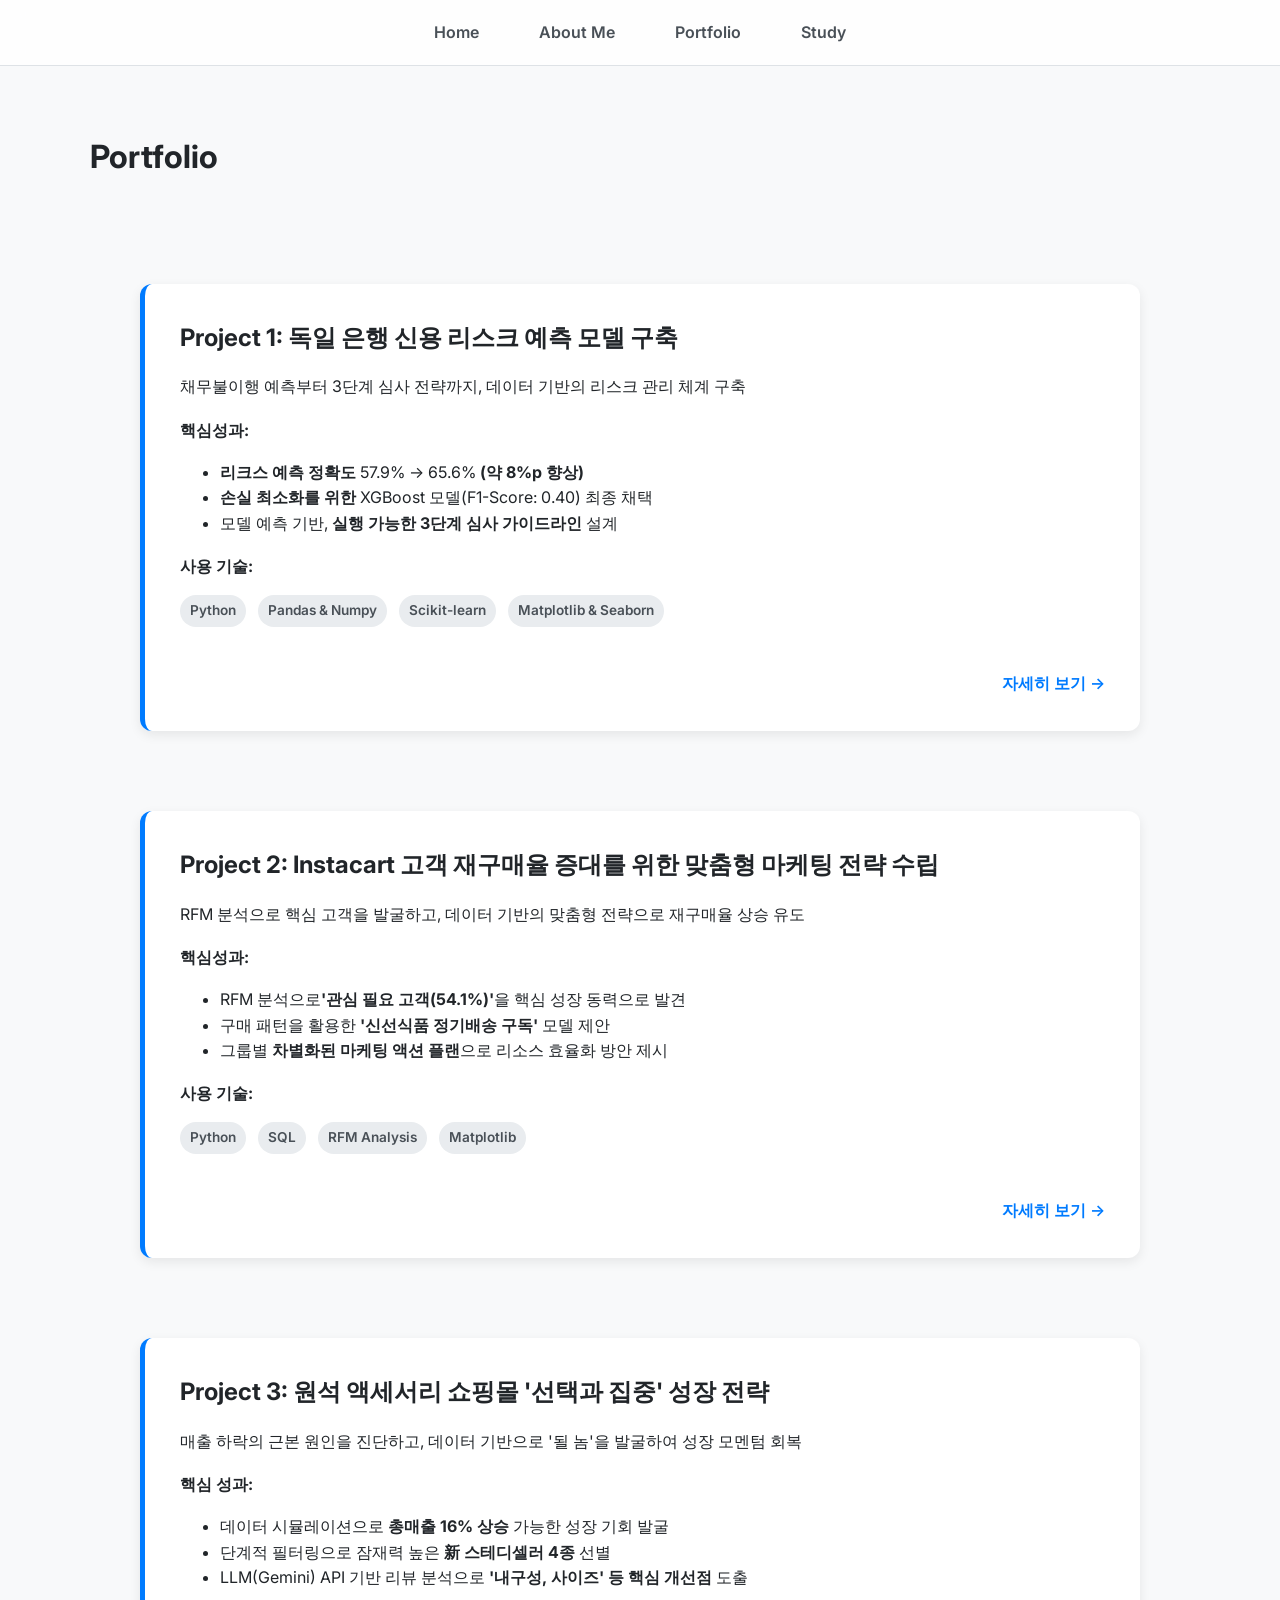
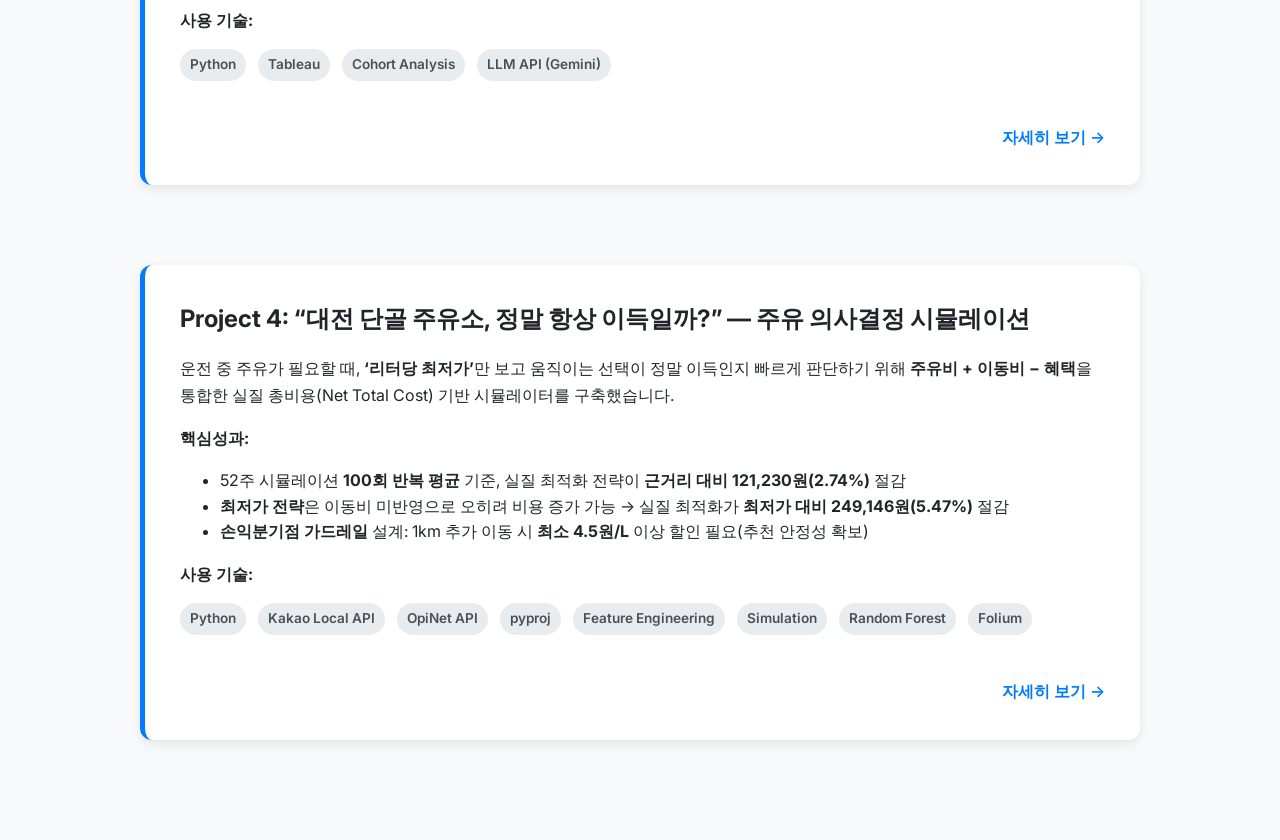
==== portfolio.html @ c50082bd "Update portfolio.html" ====
<!DOCTYPE html>
<html lang="ko">
<head>
    <meta charset="UTF-8">
    <meta name="viewport" content="width=device-width, initial-scale=1.0">
    <title>Borim's Portfolio</title>
    <link rel="stylesheet" href="style.css">
</head>
<body>

    <header>
        <nav>
            <div class="hamburger-menu">
                <div class="line"></div>
                <div class="line"></div>
                <div class="line"></div>
            </div>
            <ul>
                <li><a href="index.html">Home</a></li>
                <li><a href="index.html#about">About Me</a></li>
                <li><a href="portfolio.html">Portfolio</a></li>
                <li><a href="study.html">Study</a></li>
            </ul>
        </nav>
    </header>

    <main>
        <div class="content-container">
            <h1>Portfolio</h1>
            <div class="portfolio-grid">
                <!-- 프로젝트 1 -->
                <a href="project-a.html" class="portfolio-item-link">
                    <div class="portfolio-item">
                        <h2>Project 1: 독일 은행 신용 리스크 예측 모델 구축</h2>
                        <p>채무불이행 예측부터 3단계 심사 전략까지, 데이터 기반의 리스크 관리 체계 구축</p>
                        <p><strong>핵심성과:</strong></p>
                        <ul>
                            <li><strong>리크스 예측 정확도</strong> 57.9% → 65.6% <strong>(약 8%p 향상)</strong></li>
                            <li><strong>손실 최소화를 위한</strong>  XGBoost 모델(F1-Score: 0.40) 최종 채택</li>
                            <li>모델 예측 기반, <strong>실행 가능한 3단계 심사 가이드라인</strong> 설계</li>
                        </ul>
                            <p><strong>사용 기술:</strong></p>
                        <div class="tech-tags">
                            <span class="tech-tag">Python</span>
                            <span class="tech-tag">Pandas & Numpy</span>
                            <span class="tech-tag">Scikit-learn</span>
                            <span class="tech-tag">Matplotlib & Seaborn</span>
                        </div>
                        <div class="read-more-link">
                            <a href="project-a.html">자세히 보기 →</a>
                        </div>
                    </div>
                </a>

                <!-- 프로젝트 2 -->
                <a href="project-b.html" class="portfolio-item-link" id="instacart">
                    <div class="portfolio-item">
                        <h2>Project 2: Instacart 고객 재구매율 증대를 위한 맞춤형 마케팅 전략 수립</h2>
                        <p>RFM 분석으로 핵심 고객을 발굴하고, 데이터 기반의 맞춤형 전략으로 재구매율 상승 유도</p>
                        <p><strong>핵심성과:</strong></p>
                        <ul>
                            <li>RFM 분석으로<strong>'관심 필요 고객(54.1%)'</strong>을 핵심 성장 동력으로 발견</li>
                            <li>구매 패턴을 활용한 <strong>'신선식품 정기배송 구독'</strong> 모델 제안</li>
                            <li>그룹별 <strong>차별화된 마케팅 액션 플랜</strong>으로 리소스 효율화 방안 제시</li>
                        </ul>
                        <p><strong>사용 기술:</strong></p>
                        <div class="tech-tags">
                            <span class="tech-tag">Python</span>
                            <span class="tech-tag">SQL</span>
                            <span class="tech-tag">RFM Analysis</span>
                            <span class="tech-tag">Matplotlib</span>
                        </div>
                        <div class="read-more-link">
                            <a href="project-b.html">자세히 보기 →</a>
                        </div>
                    </div>
                </a>

                <!-- 프로젝트 3 -->
                <a href="project-c.html" class="portfolio-item-link" id="jewelry">
                    <div class="portfolio-item">
                        <h2>Project 3: 원석 액세서리 쇼핑몰 '선택과 집중' 성장 전략</h2>
                        <p>매출 하락의 근본 원인을 진단하고, 데이터 기반으로 '될 놈'을 발굴하여 성장 모멘텀 회복</p>
                        <p><strong>핵심 성과:</strong></p>
                        <ul>
                            <li>데이터 시뮬레이션으로 <strong>총매출 16% 상승</strong> 가능한 성장 기회 발굴</li>
                            <li>단계적 필터링으로 잠재력 높은 <strong>新 스테디셀러 4종</strong> 선별</li>
                            <li>LLM(Gemini) API 기반 리뷰 분석으로 <strong>'내구성, 사이즈' 등 핵심 개선점</strong> 도출</li>
                        </ul>
                        <p><strong>사용 기술:</strong></p>
                        <div class="tech-tags">
                            <span class="tech-tag">Python</span>
                            <span class="tech-tag">Tableau</span>
                            <span class="tech-tag">Cohort Analysis</span>
                            <span class="tech-tag">LLM API (Gemini)</span>
                        </div>
                        <div class="read-more-link">
                            <a href="project-c.html">자세히 보기 →</a>
                        </div>
                    </div>
                </a>

                <!-- 프로젝트 4 -->
                <a href="project-d.html" class="portfolio-item-link" id="gas_station">
                <div class="portfolio-item">
                    <h2>Project 4: “대전 단골 주유소, 정말 항상 이득일까?” — 주유 의사결정 시뮬레이션</h2>

                    <p>
                    운전 중 주유가 필요할 때, <strong>‘리터당 최저가’</strong>만 보고 움직이는 선택이 정말 이득인지 빠르게 판단하기 위해
                    <strong>주유비 + 이동비 − 혜택</strong>을 통합한 실질 총비용(Net Total Cost) 기반 시뮬레이터를 구축했습니다.
                    </p>

                    <p><strong>핵심성과:</strong></p>
                    <ul>
                    <li>52주 시뮬레이션 <strong>100회 반복 평균</strong> 기준, 실질 최적화 전략이 <strong>근거리 대비 121,230원(2.74%)</strong> 절감</li>
                    <li><strong>최저가 전략</strong>은 이동비 미반영으로 오히려 비용 증가 가능 → 실질 최적화가 <strong>최저가 대비 249,146원(5.47%)</strong> 절감</li>
                    <li><strong>손익분기점 가드레일</strong> 설계: 1km 추가 이동 시 <strong>최소 4.5원/L</strong> 이상 할인 필요(추천 안정성 확보)</li>
                    </ul>

                    <p><strong>사용 기술:</strong></p>
                    <div class="tech-tags">
                    <span class="tech-tag">Python</span>
                    <span class="tech-tag">Kakao Local API</span>
                    <span class="tech-tag">OpiNet API</span>
                    <span class="tech-tag">pyproj</span>
                    <span class="tech-tag">Feature Engineering</span>
                    <span class="tech-tag">Simulation</span>
                    <span class="tech-tag">Random Forest</span>
                    <span class="tech-tag">Folium</span>
                    </div>

                    <div class="read-more-link">
                    <a href="project-d.html">자세히 보기 →</a>
                    </div>
                </div>
                </a>
            </div>
        </div>
    </main>

    <script>
        document.querySelector('.hamburger-menu').addEventListener('click', () => {
            document.querySelector('nav ul').classList.toggle('active');
        });
    </script>

</body>
</html>
---- style.css ----
@import url('https://fonts.googleapis.com/css2?family=Inter:wght@400;600;700&display=swap');

:root {
    --main-bg-color: #F8F9FA;
    --card-bg-color: #FFFFFF;
    --primary-text-color: #212529;
    --secondary-text-color: #495057;
    --accent-color: #007BFF;
    --accent-color-hover: #0056b3;
    --light-border-color: #DEE2E6;
    --card-shadow: 0 4px 12px rgba(0, 0, 0, 0.08);
}

html {
    scroll-behavior: smooth;
}

body {
    margin: 0;
    font-family: 'Inter', sans-serif;
    background-color: var(--main-bg-color);
    color: var(--primary-text-color);
    line-height: 1.6;
}

/* --- Header & Navigation --- */
header {
    position: fixed;
    top: 0;
    left: 0;
    width: 100%;
    background-color: rgba(255, 255, 255, 0.8);
    backdrop-filter: blur(12px);
    border-bottom: 1px solid var(--light-border-color);
    z-index: 1000;
    display: flex;
    justify-content: center;
    align-items: center;
    height: 65px;
    transition: box-shadow 0.3s ease;
}

nav {
    max-width: 1100px;
    margin: 0 auto;
    display: flex;
    justify-content: center;
    align-items: center;
    height: 100%;
}

nav ul {
    list-style: none;
    margin: 0;
    padding: 0;
    display: flex;
}

nav li {
    margin: 0 25px;
}

nav a {
    text-decoration: none;
    color: var(--secondary-text-color);
    font-size: 16px;
    font-weight: 600;
    padding: 22px 5px;
    position: relative;
    transition: color 0.3s ease;
}

nav a:hover {
    color: var(--accent-color);
}

nav a::after {
    content: '';
    position: absolute;
    width: 0%;
    height: 2px;
    background-color: var(--accent-color);
    bottom: 18px;
    left: 50%;
    transform: translateX(-50%);
    transition: width 0.4s cubic-bezier(0.25, 0.8, 0.25, 1);
}

nav a:hover::after {
    width: 100%;
}

.hamburger-menu {
    display: none; /* Hidden by default */
    cursor: pointer;
    padding: 15px;
    position: absolute;
    right: 20px;
    top: 50%;
    transform: translateY(-50%);
    z-index: 1001;
}

.hamburger-menu .line {
    width: 30px;
    height: 3px;
    background-color: var(--primary-text-color);
    margin: 6px 0;
    transition: 0.4s;
}

@media (max-width: 768px) {
    .hamburger-menu {
        display: block; /* Show hamburger menu */
    }

    nav ul.active {
        display: flex;
    }
}

/* --- Main Content & Sections --- */
main {
    width: 100%;
    padding-top: 50px;
}

section {
    display: flex;
    flex-direction: column;
    justify-content: center;
    align-items: center;
    padding: 50px 20px;
    box-sizing: border-box;
    text-align: center;
}

.section-inner {
    max-width: 1100px;
    margin: 0 auto;
    padding: 0 20px;
    text-align: center;
}

section h2 {
    font-size: 2rem;
    color: var(--primary-text-color);
    margin-top: 0;
    margin-bottom: 40px;
    border-bottom: 3px solid var(--accent-color);
    padding-bottom: 10px;
    display: inline-block;
}

/* --- Section Specific Backgrounds --- */
#home {
    background-color: var(--main-bg-color);
    min-height: calc(100vh - 65px);
    display: flex;
    align-items: center;
}

#about {
    background-color: var(--card-bg-color);
}

#projects {
    background-color: var(--main-bg-color);
}

#contact {
    background-color: var(--card-bg-color);
}

/* --- Hero Section (Home) --- */
#home h1 {
    font-size: 3.5rem;
    font-weight: 700;
    margin-bottom: 16px;
}

.hero-intro {
    font-size: 1.25rem;
    margin-bottom: 30px;
    color: var(--secondary-text-color);
}

/* --- About Me Section --- */
.about-keywords h3 {
    font-size: 1.6rem;
    font-weight: 700;
    margin-bottom: 10px;
}

.about-summary p {
    font-size: 1rem;
    line-height: 1.6;
}

.skills-container {
    display: flex;
    justify-content: space-between;
    gap: 30px;
    margin-top: 30px;
    text-align: center;
}

.skill-category {
    flex: 1;
    max-width: 300px;
    padding: 10px;
    position: relative;
}

.skill-underline {
    width: 40px;
    height: 3px;
    background-color: #000;
    margin: 0 auto 12px auto;
}

/* --- Projects Section --- */
#projects h2 {
    font-size: 2rem;
    color: var(--primary-text-color);
    margin-top: 0;
    margin-bottom: 40px;
    border-bottom: 3px solid var(--accent-color);
    padding-bottom: 10px;
    display: inline-block; /* 핵심 */
}

  .project-period {
    text-align: right;
  }

.project-container {
    display: flex;
    justify-content: center;
    gap: 30px;
    width: 960px; /* (300px card * 3) + (30px gap * 2) */
    margin: 0 auto;
}

.project-card {
    background-color: var(--card-bg-color);
    color: var(--primary-text-color);
    border-radius: 12px;
    padding: 30px;
    width: 300px;
    box-sizing: border-box;
    box-shadow: var(--card-shadow);
    transition: transform 0.3s ease, box-shadow 0.3s ease, border-left-color 0.3s ease;
    text-align: left;
    border-left: 5px solid transparent;
}

.project-card:hover {
    box-shadow: 0 8px 18px rgba(0,0,0,0.12);
    transform: translateY(-5px);
    border-left-color: var(--accent-color);
}

.project-card h3 {
    margin-top: 0;
    font-size: 1.5rem;
    color: var(--primary-text-color);
    border-bottom: 2px solid var(--light-border-color);
    padding-bottom: 10px;
    margin-bottom: 15px;
}

.project-card p {
    font-size: 1rem;
    margin-bottom: 20px;
    color: var(--secondary-text-color);
}

.project-card a {
    color: var(--accent-color);
    text-decoration: none;
    font-weight: 600;
    background-color: transparent;
    padding: 8px 15px;
    border-radius: 6px;
    transition: color 0.3s ease, background-color 0.3s ease;
    border: 1px solid var(--accent-color);
}

.project-card a:hover {
    background-color: var(--accent-color);
    color: white;
}


/* --- Contact Section --- */
#contact p {
    font-size: 1.1rem;
    line-height: 1.8;
}

/* --- Portfolio Page: List View --- */
.portfolio-grid {
    display: flex;
    flex-direction: column; /* 다시 수직 정렬로 변경 */
    gap: 40px;
    width: 1000px;
    margin: 0 auto;
    padding: 40px 20px;
}

.portfolio-item {
    background-color: var(--card-bg-color);
    border-radius: 12px;
    padding: 35px;
    box-shadow: var(--card-shadow);
    border-left: 5px solid var(--accent-color);
    transition: transform 0.3s ease, box-shadow 0.3s ease;
    display: flex;
    flex-direction: column;
    gap: 16px;
    /* height: 500px; */ /* 고정 높이 제거 */
}

.portfolio-item:hover {
    transform: translateY(-5px);
    box-shadow: 0 8px 18px rgba(0,0,0,0.12);
}

.portfolio-item-link {
    text-decoration: none;
    color: inherit;
}

.portfolio-item h2 {
    margin-top: 0;
    margin-bottom: 12px;
    font-size: 1.5rem; /* 크기 조정 */
    font-weight: 700;
    color: var(--primary-text-color);
    border-bottom: none; /* 상세 페이지와 달리 밑줄 제거 */
    padding-bottom: 0;
}

.portfolio-item p {
    line-height: 1.7;
    margin-bottom: 15px;
}

.portfolio-item .tech-tags {
    margin-top: auto; /* 기술 태그는 항상 아래에 위치 */
}

.read-more-link {
    text-align: right;
    margin-top: 20px;
}

.read-more-link a {
    color: var(--accent-color);
    text-decoration: none;
    font-weight: 600;
    transition: color 0.3s ease;
}

.read-more-link a:hover {
    color: var(--accent-color-hover);
    text-decoration: underline;
}

/* --- Project Detail Pages --- */
.project-detail-container {
    background-color: var(--card-bg-color);
    border-radius: 12px;
    padding: 40px;
    box-shadow: var(--card-shadow);
    text-align: left;
}

.project-detail-container h1 {
    font-size: 2.5rem;
    font-weight: 700;
    color: var(--primary-text-color);
    margin-bottom: 1.5rem;
    margin-top: 1rem;
    text-align: center;
}

.project-detail-container h2 {
    margin-top: 3rem;
    margin-bottom: 1rem;
    font-size: 2rem;
    font-weight: 700;
    color: var(--primary-text-color);
    border-bottom: 2px solid var(--accent-color);
    padding-bottom: 0.5rem;
}

.project-detail-container h3 {
    font-size: 1.5rem;
    font-weight: 700;
    color: var(--primary-text-color);
    margin-top: 2.5rem;
    margin-bottom: 1rem;
}

.project-detail-container p {
    margin-bottom: 15px;
    line-height: 1.8;
}

.project-detail-container strong {
    font-weight: 700;
}

.project-detail-container ul, .project-detail-container ol {
    margin-left: 1.5rem;
    margin-bottom: 1rem;
    padding-left: 1rem; /* 들여쓰기 추가 */
}

.project-detail-container ul {
    list-style-type: disc;
}

.project-detail-container ol {
    list-style-type: decimal;
}

.project-detail-container ul ul, .project-detail-container ol ol {
    margin-top: 0.5rem;
}

.project-detail-container li {
    margin-bottom: 0.75rem; /* 간격 조정 */
}

.tech-tag {
    display: inline-block;
    background-color: #e9ecef;
    color: var(--secondary-text-color);
    font-size: 0.85rem;
    font-weight: 600;
    padding: 5px 10px;
    border-radius: 20px;
    margin-right: 8px;
    margin-bottom: 8px;
}






/* --- Contact Section --- */
#contact {
    background-color: var(--card-bg-color);
}

#contact p {
    font-size: 1.1rem;
    line-height: 1.8;
}

/* --- Carousel Styles --- */
.carousel {
    position: relative;
    max-width: 800px;
    margin: 20px auto;
    overflow: hidden;
    border-radius: 12px;
    box-shadow: var(--card-shadow);
}

.carousel-inner {
    display: flex;
    transition: transform 0.5s ease-in-out;
}

.carousel-item {
    min-width: 100%;
    box-sizing: border-box;
}

.carousel-item img {
    width: 100%;
    display: block;
    border-radius: 12px;
}

.carousel-control {
    position: absolute;
    top: 50%;
    transform: translateY(-50%);
    background-color: rgba(0, 0, 0, 0.5);
    color: white;
    border: none;
    padding: 15px;
    cursor: pointer;
    border-radius: 50%;
    z-index: 100;
    font-size: 24px;
    line-height: 1;
}

.carousel-control.prev {
    left: 10px;
}

.carousel-control.next {
    right: 10px;
}

.carousel-control:hover {
    background-color: rgba(0, 0, 0, 0.8);
}

/* Modal for image enlargement */
.modal {
    display: none; /* Hidden by default */
    position: fixed; /* Stay in place */
    z-index: 2000; /* Sit on top */
    left: 0;
    top: 0;
    width: 100%; /* Full width */
    height: 100%; /* Full height */
    overflow: auto; /* Enable scroll if needed */
    background-color: rgba(0,0,0,0.9); /* Black w/ opacity */
    backdrop-filter: blur(5px); /* Blur effect for shadowing */
    -webkit-backdrop-filter: blur(5px); /* Safari support */
    align-items: center;
    justify-content: center;
}

.modal-content {
    margin: auto;
    display: block;
    width: 80%;
    max-width: 900px;
    box-shadow: 0 8px 16px rgba(0,0,0,0.4);
    border-radius: 8px;
    transition: transform 0.3s ease-out;
}

.modal-content, #caption {
    animation-name: zoom;
    animation-duration: 0.6s;
}

@keyframes zoom {
    from {transform: scale(0)}
    to {transform: scale(1)}
}

.close {
    position: absolute;
    top: 15px;
    right: 35px;
    color: #f1f1f1;
    font-size: 40px;
    font-weight: bold;
    transition: 0.3s;
}

.close:hover,
.close:focus {
    color: #bbb;
    text-decoration: none;
    cursor: pointer;
}

.prev-modal, .next-modal {
    cursor: pointer;
    position: absolute;
    top: 50%;
    width: auto;
    padding: 16px;
    margin-top: -50px;
    color: white;
    font-weight: bold;
    font-size: 20px;
    transition: 0.6s ease;
    border-radius: 0 3px 3px 0;
    user-select: none;
    -webkit-user-select: none;
}

.next-modal {
    right: 0;
    border-radius: 3px 0 0 3px;
}

.prev-modal {
    left: 0;
}

.prev-modal:hover, .next-modal:hover {
    background-color: rgba(0,0,0,0.8);
}

.sub-text {
    font-size: 0.85em;
    color: #545454;
}

/* Segment-specific styles moved from project-b.html */
.slide {
    width: 100%;
    position: relative;
    color: #212529;
    padding: 2rem 0;
}
.title {
    color: #007BFF;
    font-weight: 700;
    border-bottom: 2px solid #007BFF;
    padding-bottom: 8px;
    margin-bottom: 15px;
}
.segment-table {
    width: 100%;
    border-collapse: collapse;
}
.segment-table th, .segment-table td {
    border: 1px solid #DEE2E6;
    padding: 8px;
    font-size: 12px;
}
.segment-table th {
    background-color: #e6f2ff;
    text-align: center;
}
.concept-box {
    background-color: #f1f8ff;
    border-radius: 6px;
    padding: 10px;
    border: 1px solid #DEE2E6;
}
.warning {
    color: #0056b3;
    font-size: 14px;
}
.chart-container {
    position: relative;
    height: 160px; /* This will be overridden by flex-grow in HTML */
}
.section-heading {
    color: #007BFF;
    font-weight: 600;
    margin-bottom: 8px;
}

/* --- Slideshow Container (for project-c.html) --- */
.slideshow-container {
    position: relative;
    margin: auto;
}

.slideshow-container .prev, .slideshow-container .next {
    cursor: pointer;
    position: absolute;
    top: 50%;
    transform: translateY(-50%);
    background-color: rgba(0, 0, 0, 0.5);
    color: white;
    border: none;
    padding: 15px;
    border-radius: 50%;
    z-index: 100;
    font-size: 24px;
    line-height: 1;
    transition: background-color 0.3s ease;
}

.slideshow-container .next {
    right: 10px;
}

.slideshow-container .prev {
    left: 10px;
}

.slideshow-container .prev:hover, .slideshow-container .next:hover {
    background-color: rgba(0,0,0,0.8);
}

.fade {
  animation-name: fade;
  animation-duration: 1.5s;
}

@keyframes fade {
  from {opacity: .4}
  to {opacity: 1}}

  /* --- Content Pages (Portfolio, Study, etc.) --- */
.content-container {
    width: 100%;
    max-width: 1100px;
    margin: 0 auto;
    padding: 60px 20px;
}

.content-card {
    background-color: var(--card-bg-color);
    border-radius: 12px;
    padding: 40px;
    box-shadow: var(--card-shadow);
    text-align: left;
}

.content-card h1 {
    text-align: center;
    margin-bottom: 50px;
}

/* --- Study Page --- */
.study-grid {
    display: flex;
    flex-wrap: wrap;
    justify-content: center;
    gap: 30px;
    margin-top: 40px;
}

.study-item-link {
    text-decoration: none;
    color: inherit;
    flex: 1 1 300px;
    max-width: 340px;
    display: flex;
}

.study-item {
    background-color: var(--card-bg-color);
    border-radius: 12px;
    box-shadow: var(--card-shadow);
    overflow: hidden;
    transition: transform 0.3s ease, box-shadow 0.3s ease;
    display: flex;
    flex-direction: column;
    height: 100%; /* Make cards in the same row have the same height */
}

.study-item:hover {
    transform: translateY(-5px);
    box-shadow: 0 8px 18px rgba(0,0,0,0.12);
}

.study-thumbnail img {
    width: 100%;
    height: 200px; /* Fixed height for thumbnails */
    object-fit: cover; /* Ensure images cover the area without distortion */
    display: block;
}

.study-item-content {
    padding: 20px;
    display: flex;
    flex-direction: column;
    flex-grow: 1; /* Allow content to fill the remaining space */
}

.study-item-content h3 {
    margin-top: 0;
    font-size: 1.25rem;
    font-weight: 700;
    margin-bottom: 10px;
}

.study-item-content p {
    font-size: 0.95rem;
    line-height: 1.6;
    margin-bottom: 15px;
    flex-grow: 1;
}

.study-item-content .tech-tags {
    margin-top: auto; /* Push tags to the bottom */
}


.cta-button {
    display: inline-block;
    background-color: var(--accent-color);
    color: white;
    font-size: 1rem;
    font-weight: 600;
    text-decoration: none;
    padding: 10px 20px; /* 크기 살짝 줄임 */
    border-radius: 8px;
    transition: background-color 0.3s ease, transform 0.3s ease;
    box-shadow: 0 4px 10px rgba(0, 123, 255, 0.3);
    border: none; /* 윤곽선 제거 */
    outline: none; /* 포커스 시 윤곽선 제거 */
}

.cta-button:hover {
    background-color: var(--accent-color-hover);
    transform: translateY(-2px);
}

/* --- Article Image Styles --- */
.article-image {
    display: block;
    margin: 20px auto;
    max-width: 100%;
    max-height: 500px; /* Limit the visible height */
    width: auto; /* Maintain aspect ratio */
    box-shadow: 0 4px 8px rgba(0,0,0,0.1);
    border-radius: 8px;
    cursor: pointer; /* Change cursor to pointer on hover */
    transition: transform 0.3s ease, box-shadow 0.3s ease;
}

.article-image:hover {
    transform: scale(1.02); /* Slightly enlarge on hover */
    box-shadow: 0 8px 16px rgba(0,0,0,0.2); /* Enhance shadow on hover */
}

/* --- Tech Stack Table --- */
.tech-stack-table {
    width: 100%;
    border-collapse: collapse;
    margin-top: 2rem;
    box-shadow: var(--card-shadow);
    border-radius: 8px;
    overflow: hidden; /* To make border-radius work on table */
}

.tech-stack-table caption {
    text-align: left;
    font-size: 1.5rem;
    font-weight: 700;
    color: var(--primary-text-color);
    margin-bottom: 1rem;
    padding-left: 5px; /* Align with table content */
}

.tech-stack-table th,
.tech-stack-table td {
    padding: 12px 15px;
    border: 1px solid var(--light-border-color);
    text-align: left;
}

.tech-stack-table th {
    background-color: var(--main-bg-color);
    font-weight: 600;
    color: var(--primary-text-color);
}

.tech-stack-table td {
    color: var(--secondary-text-color);
}

.tech-stack-table tbody tr:nth-child(even) {
    background-color: #fdfdfd; /* A very light gray for alternating rows */
}

.tech-stack-table tbody tr:hover {
    background-color: #f1f3f5; /* A light hover effect */
}

/* --- Media Queries for Responsive Design --- */

@media (max-width: 1100px) {
    .project-container,
    .portfolio-grid {
        width: 100%;
        padding: 0 20px;
    }
}


@media (max-width: 768px) {
    nav ul {
        display: none; /* Hide navigation links */
        flex-direction: column;
        position: absolute;
        top: 65px;
        left: 0;
        width: 100%;
        background-color: white;
        box-shadow: 0 4px 12px rgba(0,0,0,0.1);
    }

    nav li {
        margin: 0;
        text-align: center;
        border-bottom: 1px solid var(--light-border-color);
    }

    nav a {
        padding: 15px;
        display: block;
    }

    #home h1 {
        font-size: 2.5rem;
    }

    .project-container,
    .skills-container,
    .study-grid {
        flex-direction: column;
        width: 100%;
    }

    .project-card,
    .skill-category {
        width: 100%;
        max-width: none;
    }

    .portfolio-grid {
        width: 100%;
    }
}

@media (max-width: 480px) {
    #home h1 {
        font-size: 2rem;
    }

    .hero-intro {
        font-size: 1rem;
    }

    section h2 {
        font-size: 1.8rem;
    }

    .project-card h3 {
        font-size: 1.3rem;
    }
}

.small-slide-img {
  width: 70%;          /* 크기 줄이기 */
  max-width: 500px;    /* 최대 크기 제한 */
  display: block;
  margin: 0 auto;
  cursor: zoom-in;
  box-shadow: 0 4px 8px rgba(0,0,0,0.2);
  transition: transform 0.3s ease;
}

.small-slide-img:hover {
  transform: scale(1.03);
}
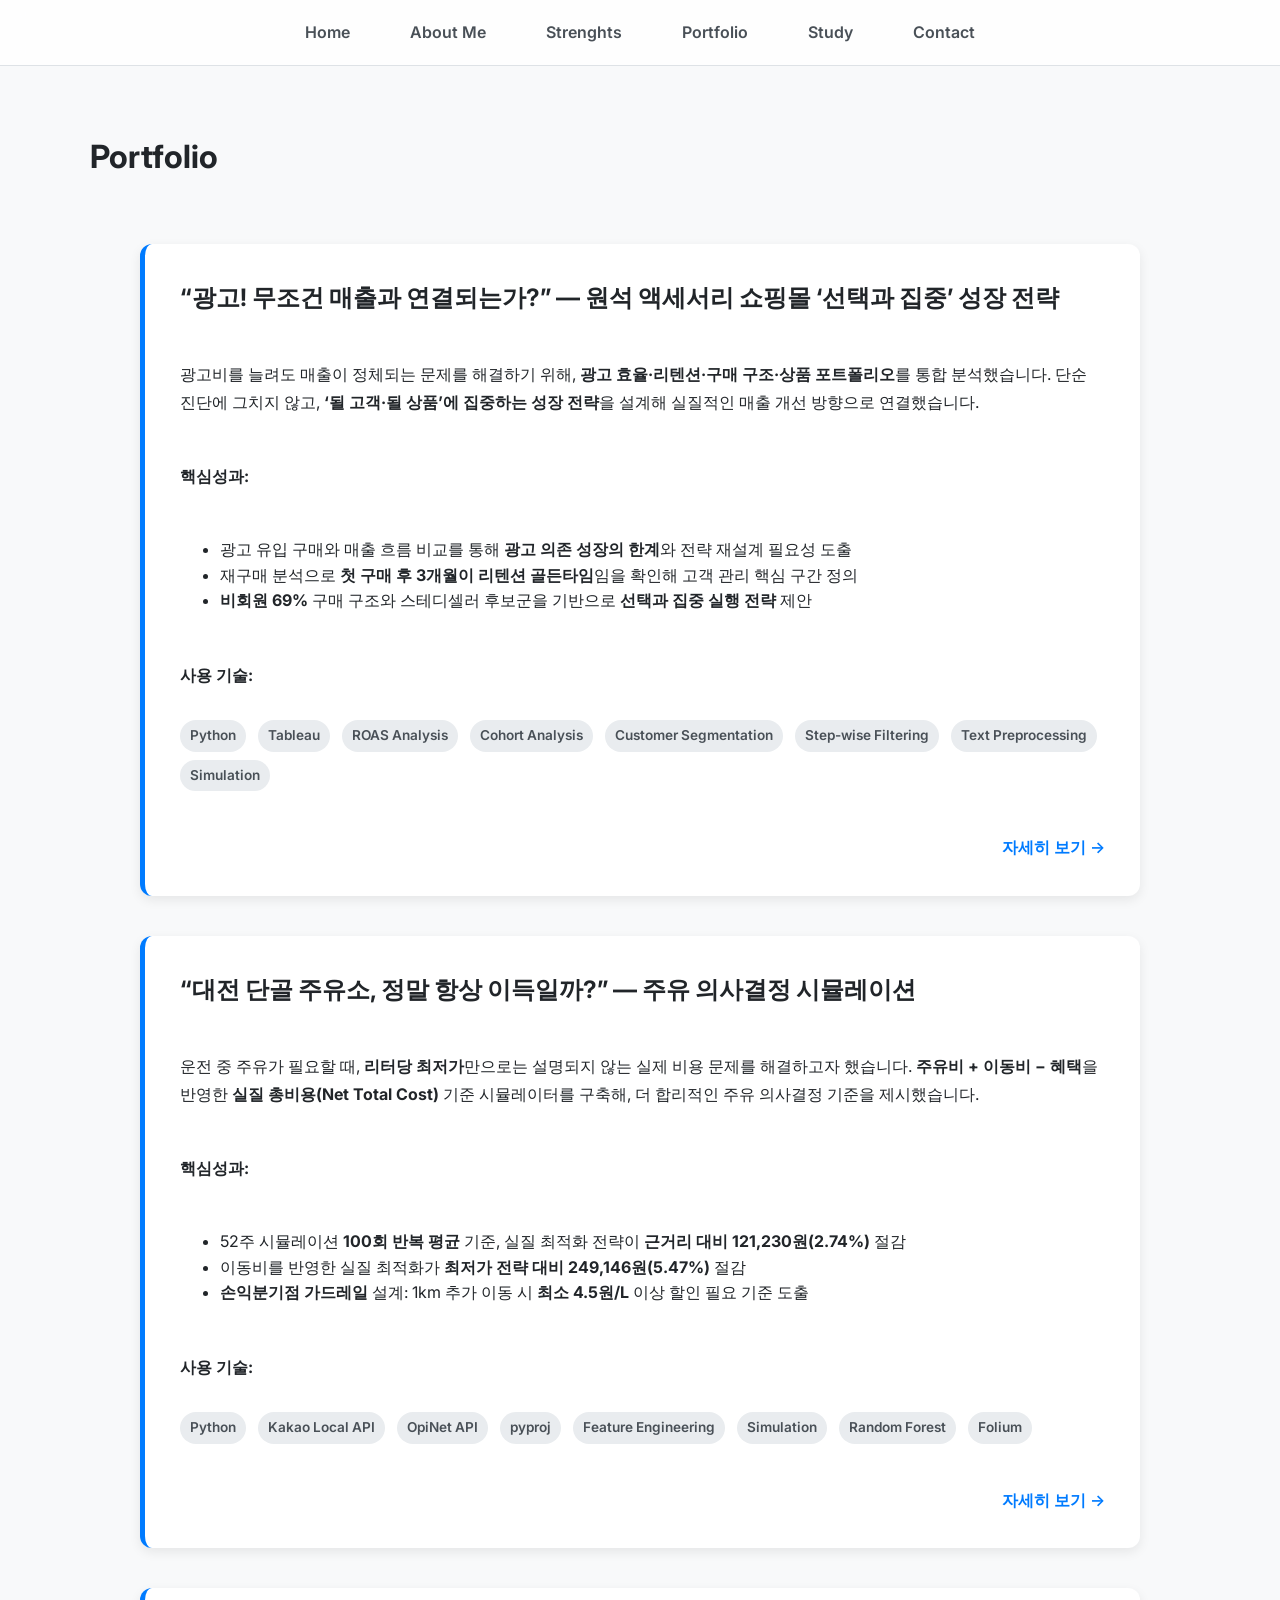
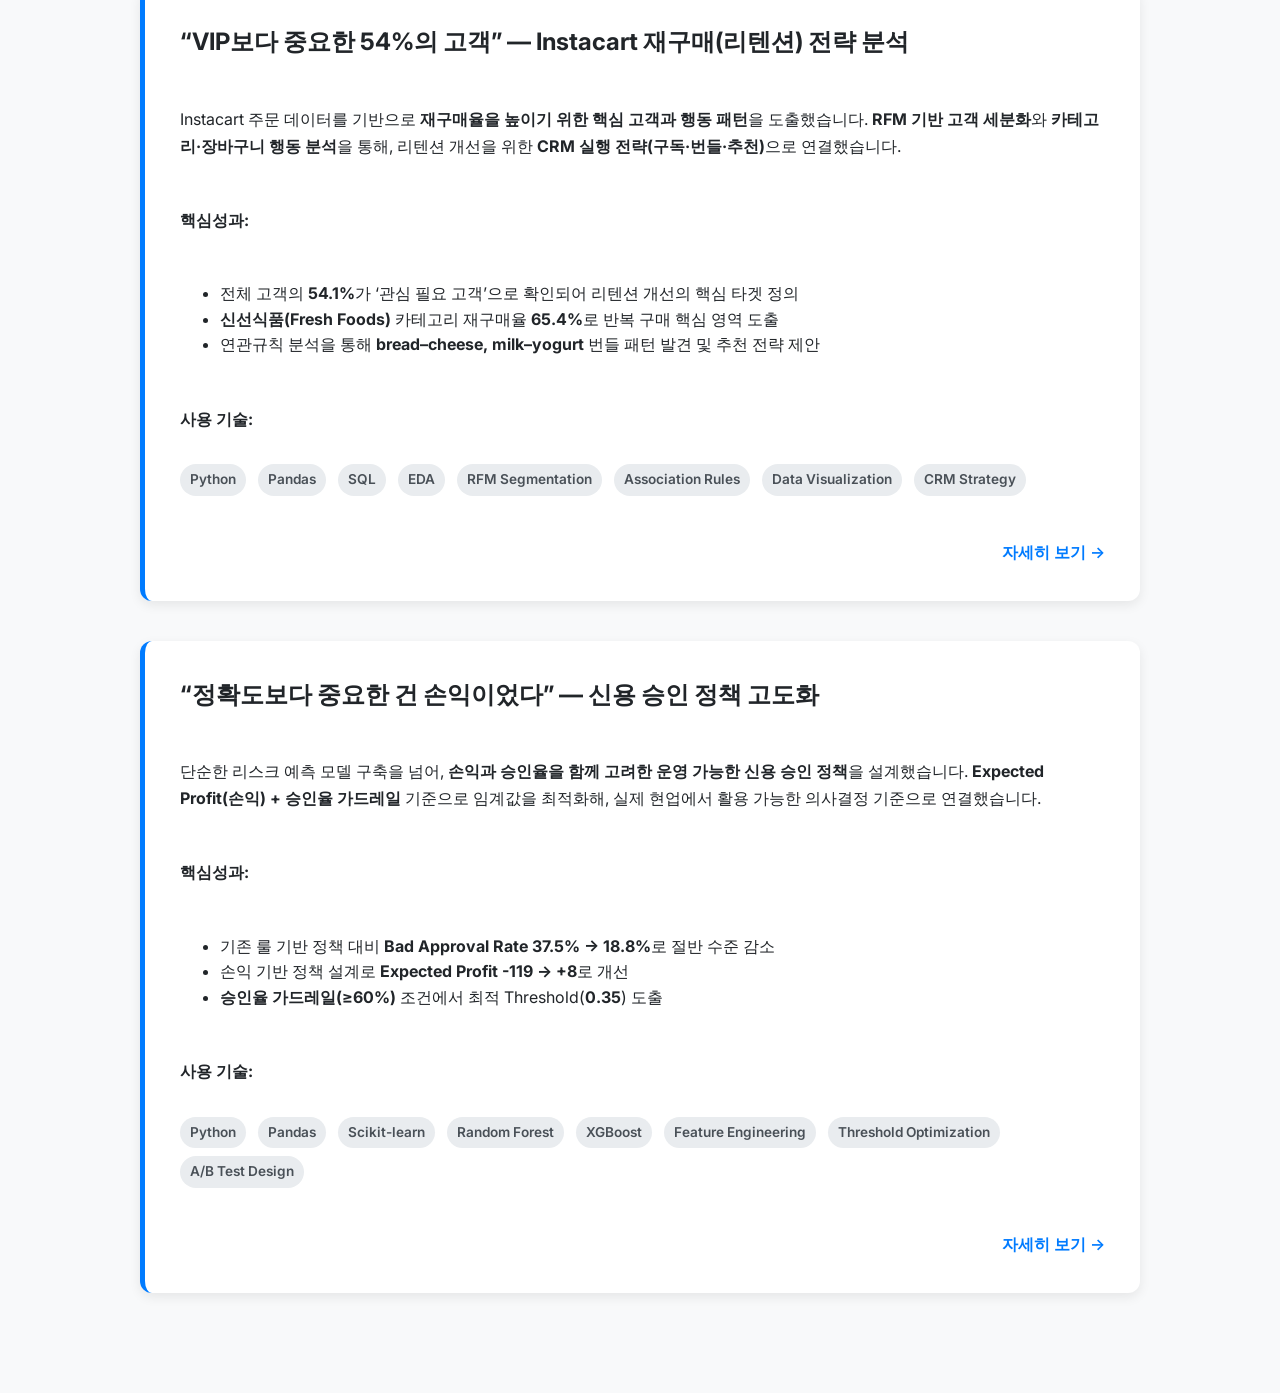
==== commit 28b5647c: "Update portfolio layout and project details" ====
--- a/portfolio.html
+++ b/portfolio.html
@@ -3,137 +3,172 @@
 <head>
     <meta charset="UTF-8">
     <meta name="viewport" content="width=device-width, initial-scale=1.0">
-    <title>Borim's Portfolio</title>
+    <title>Portfolio | Borim</title>
     <link rel="stylesheet" href="style.css">
 </head>
 <body>
 
-    <header>
-        <nav>
-            <div class="hamburger-menu">
-                <div class="line"></div>
-                <div class="line"></div>
-                <div class="line"></div>
-            </div>
-            <ul>
-                <li><a href="index.html">Home</a></li>
-                <li><a href="index.html#about">About Me</a></li>
-                <li><a href="portfolio.html">Portfolio</a></li>
-                <li><a href="study.html">Study</a></li>
-            </ul>
-        </nav>
-    </header>
+<header>
+  <nav>
+    <button class="hamburger-menu" aria-label="메뉴 열기">
+      <div class="line"></div>
+      <div class="line"></div>
+      <div class="line"></div>
+    </button>
+    <ul>
+      <li><a href="./index.html">Home</a></li>
+      <li><a href="./index.html#about">About Me</a></li>
+      <li><a href="./index.html#strengths">Strenghts</a></li>
+      <li><a href="./portfolio.html">Portfolio</a></li>
+      <li><a href="./study.html">Study</a></li>
+      <li><a href="./index.html#contact">Contact</a></li>
+    </ul>
+  </nav>
+</header>
 
     <main>
         <div class="content-container">
             <h1>Portfolio</h1>
+
             <div class="portfolio-grid">
+
                 <!-- 프로젝트 1 -->
-                <a href="project-a.html" class="portfolio-item-link">
-                    <div class="portfolio-item">
-                        <h2>Project 1: 독일 은행 신용 리스크 예측 모델 구축</h2>
-                        <p>채무불이행 예측부터 3단계 심사 전략까지, 데이터 기반의 리스크 관리 체계 구축</p>
-                        <p><strong>핵심성과:</strong></p>
-                        <ul>
-                            <li><strong>리크스 예측 정확도</strong> 57.9% → 65.6% <strong>(약 8%p 향상)</strong></li>
-                            <li><strong>손실 최소화를 위한</strong>  XGBoost 모델(F1-Score: 0.40) 최종 채택</li>
-                            <li>모델 예측 기반, <strong>실행 가능한 3단계 심사 가이드라인</strong> 설계</li>
-                        </ul>
-                            <p><strong>사용 기술:</strong></p>
-                        <div class="tech-tags">
-                            <span class="tech-tag">Python</span>
-                            <span class="tech-tag">Pandas & Numpy</span>
-                            <span class="tech-tag">Scikit-learn</span>
-                            <span class="tech-tag">Matplotlib & Seaborn</span>
-                        </div>
-                        <div class="read-more-link">
-                            <a href="project-a.html">자세히 보기 →</a>
-                        </div>
-                    </div>
-                </a>
-
-                <!-- 프로젝트 2 -->
-                <a href="project-b.html" class="portfolio-item-link" id="instacart">
-                    <div class="portfolio-item">
-                        <h2>Project 2: Instacart 고객 재구매율 증대를 위한 맞춤형 마케팅 전략 수립</h2>
-                        <p>RFM 분석으로 핵심 고객을 발굴하고, 데이터 기반의 맞춤형 전략으로 재구매율 상승 유도</p>
-                        <p><strong>핵심성과:</strong></p>
-                        <ul>
-                            <li>RFM 분석으로<strong>'관심 필요 고객(54.1%)'</strong>을 핵심 성장 동력으로 발견</li>
-                            <li>구매 패턴을 활용한 <strong>'신선식품 정기배송 구독'</strong> 모델 제안</li>
-                            <li>그룹별 <strong>차별화된 마케팅 액션 플랜</strong>으로 리소스 효율화 방안 제시</li>
-                        </ul>
-                        <p><strong>사용 기술:</strong></p>
-                        <div class="tech-tags">
-                            <span class="tech-tag">Python</span>
-                            <span class="tech-tag">SQL</span>
-                            <span class="tech-tag">RFM Analysis</span>
-                            <span class="tech-tag">Matplotlib</span>
-                        </div>
-                        <div class="read-more-link">
-                            <a href="project-b.html">자세히 보기 →</a>
-                        </div>
-                    </div>
-                </a>
-
-                <!-- 프로젝트 3 -->
-                <a href="project-c.html" class="portfolio-item-link" id="jewelry">
-                    <div class="portfolio-item">
-                        <h2>Project 3: 원석 액세서리 쇼핑몰 '선택과 집중' 성장 전략</h2>
-                        <p>매출 하락의 근본 원인을 진단하고, 데이터 기반으로 '될 놈'을 발굴하여 성장 모멘텀 회복</p>
-                        <p><strong>핵심 성과:</strong></p>
-                        <ul>
-                            <li>데이터 시뮬레이션으로 <strong>총매출 16% 상승</strong> 가능한 성장 기회 발굴</li>
-                            <li>단계적 필터링으로 잠재력 높은 <strong>新 스테디셀러 4종</strong> 선별</li>
-                            <li>LLM(Gemini) API 기반 리뷰 분석으로 <strong>'내구성, 사이즈' 등 핵심 개선점</strong> 도출</li>
-                        </ul>
-                        <p><strong>사용 기술:</strong></p>
-                        <div class="tech-tags">
-                            <span class="tech-tag">Python</span>
-                            <span class="tech-tag">Tableau</span>
-                            <span class="tech-tag">Cohort Analysis</span>
-                            <span class="tech-tag">LLM API (Gemini)</span>
-                        </div>
-                        <div class="read-more-link">
-                            <a href="project-c.html">자세히 보기 →</a>
-                        </div>
-                    </div>
-                </a>
-
-                <!-- 프로젝트 4 -->
-                <a href="project-d.html" class="portfolio-item-link" id="gas_station">
-                <div class="portfolio-item">
-                    <h2>Project 4: “대전 단골 주유소, 정말 항상 이득일까?” — 주유 의사결정 시뮬레이션</h2>
+                <div class="portfolio-item" id="recommenz_growth">
+                    <h2>“광고! 무조건 매출과 연결되는가?” — 원석 액세서리 쇼핑몰 ‘선택과 집중’ 성장 전략</h2>
 
                     <p>
-                    운전 중 주유가 필요할 때, <strong>‘리터당 최저가’</strong>만 보고 움직이는 선택이 정말 이득인지 빠르게 판단하기 위해
-                    <strong>주유비 + 이동비 − 혜택</strong>을 통합한 실질 총비용(Net Total Cost) 기반 시뮬레이터를 구축했습니다.
+                        광고비를 늘려도 매출이 정체되는 문제를 해결하기 위해,
+                        <strong>광고 효율·리텐션·구매 구조·상품 포트폴리오</strong>를 통합 분석했습니다.
+                        단순 진단에 그치지 않고, <strong>‘될 고객·될 상품’에 집중하는 성장 전략</strong>을 설계해
+                        실질적인 매출 개선 방향으로 연결했습니다.
                     </p>
 
                     <p><strong>핵심성과:</strong></p>
                     <ul>
-                    <li>52주 시뮬레이션 <strong>100회 반복 평균</strong> 기준, 실질 최적화 전략이 <strong>근거리 대비 121,230원(2.74%)</strong> 절감</li>
-                    <li><strong>최저가 전략</strong>은 이동비 미반영으로 오히려 비용 증가 가능 → 실질 최적화가 <strong>최저가 대비 249,146원(5.47%)</strong> 절감</li>
-                    <li><strong>손익분기점 가드레일</strong> 설계: 1km 추가 이동 시 <strong>최소 4.5원/L</strong> 이상 할인 필요(추천 안정성 확보)</li>
+                        <li>광고 유입 구매와 매출 흐름 비교를 통해 <strong>광고 의존 성장의 한계</strong>와 전략 재설계 필요성 도출</li>
+                        <li>재구매 분석으로 <strong>첫 구매 후 3개월이 리텐션 골든타임</strong>임을 확인해 고객 관리 핵심 구간 정의</li>
+                        <li><strong>비회원 69%</strong> 구매 구조와 스테디셀러 후보군을 기반으로 <strong>선택과 집중 실행 전략</strong> 제안</li>
                     </ul>
 
                     <p><strong>사용 기술:</strong></p>
                     <div class="tech-tags">
-                    <span class="tech-tag">Python</span>
-                    <span class="tech-tag">Kakao Local API</span>
-                    <span class="tech-tag">OpiNet API</span>
-                    <span class="tech-tag">pyproj</span>
-                    <span class="tech-tag">Feature Engineering</span>
-                    <span class="tech-tag">Simulation</span>
-                    <span class="tech-tag">Random Forest</span>
-                    <span class="tech-tag">Folium</span>
+                        <span class="tech-tag">Python</span>
+                        <span class="tech-tag">Tableau</span>
+                        <span class="tech-tag">ROAS Analysis</span>
+                        <span class="tech-tag">Cohort Analysis</span>
+                        <span class="tech-tag">Customer Segmentation</span>
+                        <span class="tech-tag">Step-wise Filtering</span>
+                        <span class="tech-tag">Text Preprocessing</span>
+                        <span class="tech-tag">Simulation</span>
                     </div>
 
                     <div class="read-more-link">
-                    <a href="project-d.html">자세히 보기 →</a>
+                        <a href="project-c.html">자세히 보기 →</a>
                     </div>
                 </div>
-                </a>
+
+                <!-- 프로젝트 2 -->
+                <div class="portfolio-item" id="gas_station">
+                    <h2>“대전 단골 주유소, 정말 항상 이득일까?” — 주유 의사결정 시뮬레이션</h2>
+
+                    <p>
+                        운전 중 주유가 필요할 때, <strong>리터당 최저가</strong>만으로는 설명되지 않는 실제 비용 문제를 해결하고자 했습니다.
+                        <strong>주유비 + 이동비 − 혜택</strong>을 반영한 <strong>실질 총비용(Net Total Cost)</strong> 기준 시뮬레이터를 구축해,
+                        더 합리적인 주유 의사결정 기준을 제시했습니다.
+                    </p>
+
+                    <p><strong>핵심성과:</strong></p>
+                    <ul>
+                        <li>52주 시뮬레이션 <strong>100회 반복 평균</strong> 기준, 실질 최적화 전략이 <strong>근거리 대비 121,230원(2.74%)</strong> 절감</li>
+                        <li>이동비를 반영한 실질 최적화가 <strong>최저가 전략 대비 249,146원(5.47%)</strong> 절감</li>
+                        <li><strong>손익분기점 가드레일</strong> 설계: 1km 추가 이동 시 <strong>최소 4.5원/L</strong> 이상 할인 필요 기준 도출</li>
+                    </ul>
+
+                    <p><strong>사용 기술:</strong></p>
+                    <div class="tech-tags">
+                        <span class="tech-tag">Python</span>
+                        <span class="tech-tag">Kakao Local API</span>
+                        <span class="tech-tag">OpiNet API</span>
+                        <span class="tech-tag">pyproj</span>
+                        <span class="tech-tag">Feature Engineering</span>
+                        <span class="tech-tag">Simulation</span>
+                        <span class="tech-tag">Random Forest</span>
+                        <span class="tech-tag">Folium</span>
+                    </div>
+
+                    <div class="read-more-link">
+                        <a href="project-d.html">자세히 보기 →</a>
+                    </div>
+                </div>
+
+                <!-- 프로젝트 3 -->
+                <div class="portfolio-item" id="instacart_project">
+                    <h2>“VIP보다 중요한 54%의 고객” — Instacart 재구매(리텐션) 전략 분석</h2>
+
+                    <p>
+                        Instacart 주문 데이터를 기반으로 <strong>재구매율을 높이기 위한 핵심 고객과 행동 패턴</strong>을 도출했습니다.
+                        <strong>RFM 기반 고객 세분화</strong>와 <strong>카테고리·장바구니 행동 분석</strong>을 통해,
+                        리텐션 개선을 위한 <strong>CRM 실행 전략(구독·번들·추천)</strong>으로 연결했습니다.
+                    </p>
+
+                    <p><strong>핵심성과:</strong></p>
+                    <ul>
+                        <li>전체 고객의 <strong>54.1%</strong>가 ‘관심 필요 고객’으로 확인되어 리텐션 개선의 핵심 타겟 정의</li>
+                        <li><strong>신선식품(Fresh Foods)</strong> 카테고리 재구매율 <strong>65.4%</strong>로 반복 구매 핵심 영역 도출</li>
+                        <li>연관규칙 분석을 통해 <strong>bread–cheese, milk–yogurt</strong> 번들 패턴 발견 및 추천 전략 제안</li>
+                    </ul>
+
+                    <p><strong>사용 기술:</strong></p>
+                    <div class="tech-tags">
+                        <span class="tech-tag">Python</span>
+                        <span class="tech-tag">Pandas</span>
+                        <span class="tech-tag">SQL</span>
+                        <span class="tech-tag">EDA</span>
+                        <span class="tech-tag">RFM Segmentation</span>
+                        <span class="tech-tag">Association Rules</span>
+                        <span class="tech-tag">Data Visualization</span>
+                        <span class="tech-tag">CRM Strategy</span>
+                    </div>
+
+                    <div class="read-more-link">
+                        <a href="project-b.html">자세히 보기 →</a>
+                    </div>
+                </div>
+
+                <!-- 프로젝트 4 -->
+                <div class="portfolio-item" id="credit">
+                    <h2>“정확도보다 중요한 건 손익이었다” — 신용 승인 정책 고도화</h2>
+
+                    <p>
+                        단순한 리스크 예측 모델 구축을 넘어, <strong>손익과 승인율을 함께 고려한 운영 가능한 신용 승인 정책</strong>을 설계했습니다.
+                        <strong>Expected Profit(손익) + 승인율 가드레일</strong> 기준으로 임계값을 최적화해,
+                        실제 현업에서 활용 가능한 의사결정 기준으로 연결했습니다.
+                    </p>
+
+                    <p><strong>핵심성과:</strong></p>
+                    <ul>
+                        <li>기존 룰 기반 정책 대비 <strong>Bad Approval Rate 37.5% → 18.8%</strong>로 절반 수준 감소</li>
+                        <li>손익 기반 정책 설계로 <strong>Expected Profit -119 → +8</strong>로 개선</li>
+                        <li><strong>승인율 가드레일(≥60%)</strong> 조건에서 최적 Threshold(<strong>0.35</strong>) 도출</li>
+                    </ul>
+
+                    <p><strong>사용 기술:</strong></p>
+                    <div class="tech-tags">
+                        <span class="tech-tag">Python</span>
+                        <span class="tech-tag">Pandas</span>
+                        <span class="tech-tag">Scikit-learn</span>
+                        <span class="tech-tag">Random Forest</span>
+                        <span class="tech-tag">XGBoost</span>
+                        <span class="tech-tag">Feature Engineering</span>
+                        <span class="tech-tag">Threshold Optimization</span>
+                        <span class="tech-tag">A/B Test Design</span>
+                    </div>
+
+                    <div class="read-more-link">
+                        <a href="project-a.html">자세히 보기 →</a>
+                    </div>
+                </div>
+
             </div>
         </div>
     </main>
